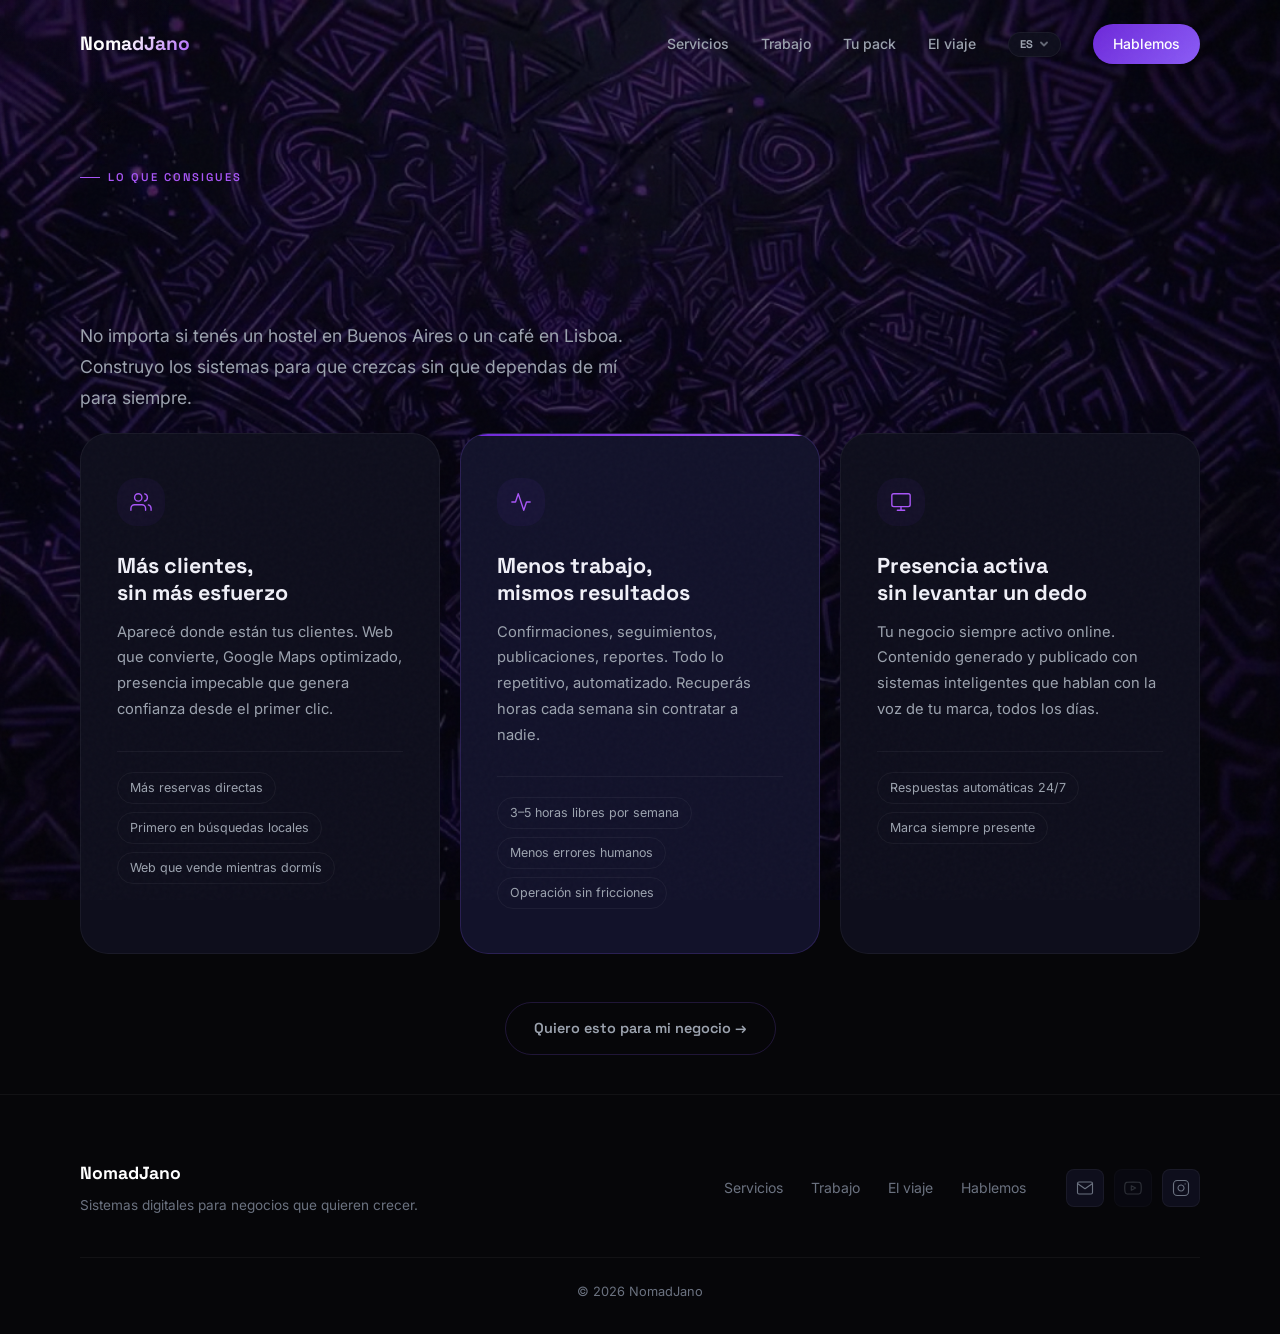
==== servicios.html @ 2db0f0ee "Add background video, split Servicios/El viaje into their own pages, add cursor-reactive rune field " ====
<!DOCTYPE html>
<html lang="es">
<head>
  <meta charset="UTF-8">
  <meta name="viewport" content="width=device-width, initial-scale=1.0">
  <meta name="description" content="NomadJano — Lo que consigues: más clientes, menos trabajo y presencia activa sin levantar un dedo.">
  <meta name="author" content="NomadJano">
  <meta name="robots" content="index, follow">
  <link rel="canonical" href="https://nomadjano.com/servicios.html">

  <meta property="og:type" content="website">
  <meta property="og:url" content="https://nomadjano.com/servicios.html">
  <meta property="og:title" content="Lo que consigues — NomadJano">
  <meta property="og:description" content="Más clientes, menos trabajo y presencia activa sin levantar un dedo.">
  <meta property="og:image" content="https://nomadjano.com/assets/og-image.svg">
  <meta property="og:site_name" content="NomadJano">
  <meta property="og:locale" content="es_AR">

  <title>Lo que consigues — NomadJano</title>

  <link rel="icon" type="image/svg+xml" href="./assets/favicon.svg">
  <link rel="preconnect" href="https://fonts.googleapis.com">
  <link rel="preconnect" href="https://fonts.gstatic.com" crossorigin>
  <link href="https://fonts.googleapis.com/css2?family=Space+Grotesk:wght@300;400;500;600;700&family=Inter:ital,wght@0,300;0,400;0,500;1,400&display=swap" rel="stylesheet">
  <link rel="stylesheet" href="./assets/css/styles.css">
</head>
<body>

  <!-- BACKGROUND VIDEO -->
  <video class="bg-video" autoplay muted loop playsinline poster="./assets/video/bg-pattern-poster.jpg" aria-hidden="true">
    <source src="./assets/video/bg-pattern.mp4" type="video/mp4">
  </video>
  <div class="bg-video-overlay" aria-hidden="true"></div>
  <canvas class="rune-field" id="runeField" aria-hidden="true"></canvas>

  <!-- PROGRESS BAR -->
  <div class="scroll-progress" id="scrollProgress" aria-hidden="true"></div>

  <!-- NAV -->
  <nav class="nav" id="nav">
    <div class="nav__container">
      <a href="index.html" class="nav__logo">NomadJano</a>
      <div class="nav__links">
        <a href="servicios.html" data-i18n="nav.services">Servicios</a>
        <a href="index.html#trabajo" data-i18n="nav.work">Trabajo</a>
        <a href="index.html#pack" data-i18n="nav.pack">Tu pack</a>
        <a href="viaje.html" target="_blank" rel="noopener noreferrer" data-i18n="nav.journey">El viaje</a>
        <div class="lang-dropdown" id="langSwitcher">
          <button class="lang-trigger" id="langTrigger" type="button" aria-haspopup="listbox" aria-expanded="false">
            <span class="lang-trigger__code" id="langCurrentCode">ES</span>
            <svg class="lang-trigger__arrow" width="10" height="10" viewBox="0 0 10 10" fill="none" stroke="currentColor" stroke-width="1.8" stroke-linecap="round" stroke-linejoin="round" aria-hidden="true">
              <polyline points="2 3.5 5 6.5 8 3.5"/>
            </svg>
          </button>
          <div class="lang-panel" role="listbox">
            <button class="lang-btn active" data-lang="es">ES</button>
            <button class="lang-btn" data-lang="en">EN</button>
            <button class="lang-btn" data-lang="pt">PT</button>
            <button class="lang-btn" data-lang="it">IT</button>
          </div>
        </div>
        <a href="index.html#contacto" class="nav__cta" data-i18n="nav.cta">Hablemos</a>
      </div>
      <button class="nav__menu-btn" id="menuBtn" aria-label="Abrir menú">
        <span></span><span></span><span></span>
      </button>
    </div>
  </nav>

  <!-- MOBILE MENU -->
  <div class="mobile-menu" id="mobileMenu" aria-hidden="true">
    <button class="mobile-menu__close" id="closeMenu" aria-label="Cerrar menú">✕</button>
    <a href="servicios.html" class="mobile-menu__link" data-i18n="nav.services">Servicios</a>
    <a href="index.html#trabajo" class="mobile-menu__link" data-i18n="nav.work">Trabajo</a>
    <a href="index.html#pack" class="mobile-menu__link" data-i18n="nav.pack">Tu pack</a>
    <a href="viaje.html" target="_blank" rel="noopener noreferrer" class="mobile-menu__link" data-i18n="nav.journey">El viaje</a>
    <div class="lang-switcher lang-switcher--mobile">
      <button class="lang-btn active" data-lang="es">ES</button>
      <button class="lang-btn" data-lang="en">EN</button>
      <button class="lang-btn" data-lang="pt">PT</button>
      <button class="lang-btn" data-lang="it">IT</button>
    </div>
    <a href="index.html#contacto" class="mobile-menu__link mobile-menu__cta" data-i18n="nav.cta">Hablemos →</a>
  </div>

  <!-- ======================================
       SERVICIOS
  ======================================= -->
  <section class="servicios" id="servicios" style="padding-top: clamp(120px, 15vw, 160px);">
    <div class="container">
      <div class="section-header">
        <span class="section-label reveal-up" data-i18n="s01.label">Lo que consigues</span>
        <h2 class="section-title reveal-clip">
          <span data-i18n="s01.title">Tu negocio en piloto automático.</span><br>
          <span class="gradient-text" data-i18n="s01.titleGradient">Sin tecnicismos.</span>
        </h2>
        <p class="section-subtitle reveal-up" data-i18n="s01.subtitle">
          No importa si tenés un hostel en Buenos Aires o un café en Lisboa.
          Construyo los sistemas para que crezcas sin que dependas de mí para siempre.
        </p>
      </div>

      <div class="servicios__grid">
        <div class="servicio-card">
          <div class="servicio-card__icon">
            <svg viewBox="0 0 24 24" fill="none" stroke="currentColor" stroke-width="1.5" stroke-linecap="round" stroke-linejoin="round">
              <path d="M17 21v-2a4 4 0 0 0-4-4H5a4 4 0 0 0-4 4v2"/>
              <circle cx="9" cy="7" r="4"/>
              <path d="M23 21v-2a4 4 0 0 0-3-3.87"/>
              <path d="M16 3.13a4 4 0 0 1 0 7.75"/>
            </svg>
          </div>
          <h3 class="servicio-card__title">
            <span data-i18n="srv01.title">Más clientes,</span><br>
            <span data-i18n="srv01.titleLine2">sin más esfuerzo</span>
          </h3>
          <p class="servicio-card__desc" data-i18n="srv01.desc">
            Aparecé donde están tus clientes. Web que convierte, Google Maps optimizado, presencia impecable que genera confianza desde el primer clic.
          </p>
          <ul class="servicio-card__tags">
            <li data-i18n="srv01.tag1">Más reservas directas</li>
            <li data-i18n="srv01.tag2">Primero en búsquedas locales</li>
            <li data-i18n="srv01.tag3">Web que vende mientras dormís</li>
          </ul>
        </div>

        <div class="servicio-card servicio-card--featured">
          <div class="servicio-card__icon">
            <svg viewBox="0 0 24 24" fill="none" stroke="currentColor" stroke-width="1.5" stroke-linecap="round" stroke-linejoin="round">
              <polyline points="22 12 18 12 15 21 9 3 6 12 2 12"/>
            </svg>
          </div>
          <h3 class="servicio-card__title">
            <span data-i18n="srv02.title">Menos trabajo,</span><br>
            <span data-i18n="srv02.titleLine2">mismos resultados</span>
          </h3>
          <p class="servicio-card__desc" data-i18n="srv02.desc">
            Confirmaciones, seguimientos, publicaciones, reportes. Todo lo repetitivo, automatizado. Recuperás horas cada semana sin contratar a nadie.
          </p>
          <ul class="servicio-card__tags">
            <li data-i18n="srv02.tag1">3–5 horas libres por semana</li>
            <li data-i18n="srv02.tag2">Menos errores humanos</li>
            <li data-i18n="srv02.tag3">Operación sin fricciones</li>
          </ul>
        </div>

        <div class="servicio-card">
          <div class="servicio-card__icon">
            <svg viewBox="0 0 24 24" fill="none" stroke="currentColor" stroke-width="1.5" stroke-linecap="round" stroke-linejoin="round">
              <rect x="2" y="3" width="20" height="14" rx="2" ry="2"/>
              <line x1="8" y1="21" x2="16" y2="21"/>
              <line x1="12" y1="17" x2="12" y2="21"/>
            </svg>
          </div>
          <h3 class="servicio-card__title">
            <span data-i18n="srv03.title">Presencia activa</span><br>
            <span data-i18n="srv03.titleLine2">sin levantar un dedo</span>
          </h3>
          <p class="servicio-card__desc" data-i18n="srv03.desc">
            Tu negocio siempre activo online. Contenido generado y publicado con sistemas inteligentes que hablan con la voz de tu marca, todos los días.
          </p>
          <ul class="servicio-card__tags">
            <li data-i18n="srv03.tag2">Respuestas automáticas 24/7</li>
            <li data-i18n="srv03.tag3">Marca siempre presente</li>
          </ul>
        </div>
      </div>

      <div class="servicios__cta reveal-up">
        <a href="index.html#contacto" class="btn btn--ghost" data-i18n="s01.cta">Quiero esto para mi negocio →</a>
      </div>
    </div>
  </section>

  <!-- ======================================
       FOOTER
  ======================================= -->
  <footer class="footer">
    <div class="container">
      <div class="footer__content">
        <div class="footer__brand">
          <a href="index.html" class="footer__logo">NomadJano</a>
          <p class="footer__tagline" data-i18n="footer.tagline">Sistemas digitales para negocios que quieren crecer.</p>
        </div>
        <nav class="footer__nav" aria-label="Footer navigation">
          <a href="servicios.html" data-i18n="nav.services">Servicios</a>
          <a href="index.html#trabajo" data-i18n="nav.work">Trabajo</a>
          <a href="viaje.html" target="_blank" rel="noopener noreferrer" data-i18n="nav.journey">El viaje</a>
          <a href="index.html#contacto" data-i18n="nav.cta">Hablemos</a>
        </nav>
        <div class="footer__social">
          <a href="mailto:nomadjano@gmail.com" aria-label="Email">
            <svg viewBox="0 0 24 24" fill="none" stroke="currentColor" stroke-width="1.5" stroke-linecap="round" stroke-linejoin="round" width="18" height="18">
              <path d="M4 4h16c1.1 0 2 .9 2 2v12c0 1.1-.9 2-2 2H4c-1.1 0-2-.9-2-2V6c0-1.1.9-2 2-2z"/>
              <polyline points="22,6 12,13 2,6"/>
            </svg>
          </a>
          <a href="https://youtube.com/@nomadjano" target="_blank" rel="noopener noreferrer" aria-label="YouTube (próximamente)" style="opacity:0.4;pointer-events:none;cursor:default;">
            <svg viewBox="0 0 24 24" fill="none" stroke="currentColor" stroke-width="1.5" stroke-linecap="round" stroke-linejoin="round" width="18" height="18">
              <path d="M22.54 6.42a2.78 2.78 0 0 0-1.95-1.97C18.88 4 12 4 12 4s-6.88 0-8.59.45A2.78 2.78 0 0 0 1.46 6.42 29 29 0 0 0 1 12a29 29 0 0 0 .46 5.58A2.78 2.78 0 0 0 3.41 19.6C5.12 20 12 20 12 20s6.88 0 8.59-.4a2.78 2.78 0 0 0 1.95-1.97A29 29 0 0 0 23 12a29 29 0 0 0-.46-5.58z"/>
              <polygon points="9.75 15.02 15.5 12 9.75 8.98 9.75 15.02"/>
            </svg>
          </a>
          <a href="https://instagram.com/nomadjano" target="_blank" rel="noopener noreferrer" aria-label="Instagram">
            <svg viewBox="0 0 24 24" fill="none" stroke="currentColor" stroke-width="1.5" stroke-linecap="round" stroke-linejoin="round" width="18" height="18">
              <rect x="2" y="2" width="20" height="20" rx="5" ry="5"/>
              <path d="M16 11.37A4 4 0 1 1 12.63 8 4 4 0 0 1 16 11.37z"/>
              <line x1="17.5" y1="6.5" x2="17.51" y2="6.5"/>
            </svg>
          </a>
        </div>
      </div>
      <div class="footer__bottom">
        <span data-i18n="footer.copyright">© 2026 NomadJano</span>
      </div>
    </div>
  </footer>

  <script src="./assets/js/i18n.js"></script>
  <script src="./assets/js/main.js"></script>
</body>
</html>
---- assets/css/styles.css ----
/* ================================================
   NOMADJANO — PREMIUM LANDING PAGE
   Dark · Violet · Cinematic
   ================================================ */

/* ------------------------------------------------
   VARIABLES
   ------------------------------------------------ */

:root {
  --bg-deep:         #060609;
  --bg-card:         #0e0e1c;
  --bg-card-hover:   #12122a;
  --bg-glass:        rgba(14, 14, 28, 0.75);

  --violet-900:      #3b0764;
  --violet-700:      #6d28d9;
  --violet-600:      #7c3aed;
  --violet-500:      #8b5cf6;
  --violet-400:      #a855f7;
  --violet-300:      #c084fc;
  --violet-glow:     rgba(124, 58, 237, 0.16);
  --violet-subtle:   rgba(124, 58, 237, 0.06);

  --text-primary:    #f0f0f8;
  --text-secondary:  #9ca3af;
  --text-muted:      #6b7280;

  --border:          rgba(139, 92, 246, 0.2);
  --border-subtle:   rgba(255, 255, 255, 0.05);

  --font-display:    'Space Grotesk', sans-serif;
  --font-body:       'Inter', sans-serif;

  --section-pad:     clamp(20px, 3vw, 40px);
  --container:       1200px;

  --ease-out-expo:   cubic-bezier(0.16, 1, 0.3, 1);
  --ease-in-out:     cubic-bezier(0.4, 0, 0.2, 1);

  --radius-sm:       8px;
  --radius-md:       14px;
  --radius-lg:       20px;
  --radius-xl:       28px;
  --radius-full:     9999px;
}

/* ------------------------------------------------
   RESET
   ------------------------------------------------ */

*, *::before, *::after {
  box-sizing: border-box;
  margin: 0;
  padding: 0;
}

html {
  scroll-behavior: smooth;
}

body {
  font-family: var(--font-body);
  background: var(--bg-deep);
  color: var(--text-primary);
  line-height: 1.6;
  overflow-x: hidden;
  -webkit-font-smoothing: antialiased;
  -moz-osx-font-smoothing: grayscale;
}

a { text-decoration: none; color: inherit; }
ul { list-style: none; }
img, svg { max-width: 100%; }
button { cursor: pointer; border: none; background: none; font-family: inherit; }

/* ------------------------------------------------
   BACKGROUND VIDEO
   ------------------------------------------------ */

.bg-video {
  position: fixed;
  inset: 0;
  width: 100%;
  height: 100%;
  object-fit: cover;
  z-index: -2;
  pointer-events: none;
}

.bg-video-overlay {
  position: fixed;
  inset: 0;
  z-index: -1;
  background: var(--bg-deep);
  opacity: 0.65;
  pointer-events: none;
}

/* ------------------------------------------------
   RUNE FIELD — cursor-reactive symbol swarm
   ------------------------------------------------ */

.rune-field {
  position: fixed;
  inset: 0;
  z-index: -1;
  pointer-events: none;
}

/* ------------------------------------------------
   NOISE TEXTURE OVERLAY
   ------------------------------------------------ */

body::before {
  content: '';
  position: fixed;
  inset: 0;
  background-image: url("data:image/svg+xml,%3Csvg viewBox='0 0 256 256' xmlns='http://www.w3.org/2000/svg'%3E%3Cfilter id='noise'%3E%3CfeTurbulence type='fractalNoise' baseFrequency='0.9' numOctaves='4' stitchTiles='stitch'/%3E%3C/filter%3E%3Crect width='100%25' height='100%25' filter='url(%23noise)' opacity='1'/%3E%3C/svg%3E");
  opacity: 0.025;
  pointer-events: none;
  z-index: 9999;
}

/* ------------------------------------------------
   UTILITIES
   ------------------------------------------------ */

.container {
  max-width: var(--container);
  margin: 0 auto;
  padding: 0 clamp(20px, 4vw, 40px);
}

.gradient-text {
  background: linear-gradient(135deg, var(--violet-500), var(--violet-300));
  -webkit-background-clip: text;
  -webkit-text-fill-color: transparent;
  background-clip: text;
}

.section-label {
  display: inline-flex;
  align-items: center;
  gap: 8px;
  font-family: var(--font-display);
  font-size: 0.7rem;
  font-weight: 600;
  letter-spacing: 0.18em;
  text-transform: uppercase;
  color: var(--violet-400);
  margin-bottom: 8px;
}

.section-label::before {
  content: '';
  width: 20px;
  height: 1px;
  background: var(--violet-400);
}

.section-title {
  font-family: var(--font-display);
  font-size: clamp(2rem, 4vw, 3.2rem);
  font-weight: 700;
  line-height: 1.12;
  letter-spacing: -0.02em;
  margin-bottom: 12px;
}

.section-subtitle {
  font-size: clamp(0.95rem, 1.5vw, 1.1rem);
  color: var(--text-secondary);
  line-height: 1.75;
  max-width: 560px;
}

.section-header {
  margin-bottom: clamp(12px, 1.5vw, 20px);
}

/* ------------------------------------------------
   BUTTONS
   ------------------------------------------------ */

.btn {
  display: inline-flex;
  align-items: center;
  gap: 8px;
  padding: 14px 28px;
  border-radius: var(--radius-full);
  font-family: var(--font-display);
  font-size: 0.9rem;
  font-weight: 600;
  transition: all 0.35s var(--ease-out-expo);
  white-space: nowrap;
}

.btn--primary {
  background: linear-gradient(135deg, var(--violet-700), var(--violet-500));
  color: #fff;
  box-shadow: 0 4px 20px rgba(0,0,0,0.45), 0 0 16px var(--violet-glow);
}

.btn--primary:hover {
  transform: translateY(-2px);
  box-shadow: 0 6px 28px rgba(0,0,0,0.5), 0 0 24px rgba(139, 92, 246, 0.25);
  filter: brightness(1.05);
}

.btn--ghost {
  border: 1px solid var(--border);
  color: var(--text-secondary);
  background: transparent;
}

.btn--ghost:hover {
  border-color: var(--violet-500);
  color: var(--text-primary);
  background: var(--violet-subtle);
}

.btn--disabled {
  opacity: 0.4;
  cursor: not-allowed;
  pointer-events: none;
}

/* ------------------------------------------------
   TAGS
   ------------------------------------------------ */

.tag {
  display: inline-flex;
  padding: 4px 10px;
  background: var(--violet-subtle);
  border: 1px solid var(--border);
  border-radius: var(--radius-full);
  font-size: 0.72rem;
  font-weight: 600;
  color: var(--violet-400);
  letter-spacing: 0.02em;
}

/* ------------------------------------------------
   SCROLL REVEAL ANIMATIONS
   ------------------------------------------------ */

.reveal-up {
  opacity: 0;
  transform: translateY(36px);
  transition: opacity 0.85s var(--ease-out-expo), transform 0.85s var(--ease-out-expo);
}

.reveal-up.is-visible {
  opacity: 1;
  transform: translateY(0);
}

.reveal-fade {
  opacity: 0;
  transform: translateY(18px) scale(0.985);
  transition: opacity 1.2s var(--ease-out-expo), transform 1.2s var(--ease-out-expo);
}

.reveal-fade.is-visible {
  opacity: 1;
  transform: translateY(0) scale(1);
}

/* Grid stagger delays */
.servicios__grid .servicio-card:nth-child(1) { transition-delay: 0s; }
.servicios__grid .servicio-card:nth-child(2) { transition-delay: 0.12s; }
.servicios__grid .servicio-card:nth-child(3) { transition-delay: 0.24s; }

.trabajo__grid .proyecto-card:nth-child(1) { transition-delay: 0s; }
.trabajo__grid .proyecto-card:nth-child(2) { transition-delay: 0.1s; }
.trabajo__grid .proyecto-card:nth-child(3) { transition-delay: 0.2s; }
.trabajo__grid .proyecto-card:nth-child(4) { transition-delay: 0.1s; }
.trabajo__grid .proyecto-card:nth-child(5) { transition-delay: 0.2s; }
.trabajo__grid .proyecto-card:nth-child(6) { transition-delay: 0.3s; }

/* ------------------------------------------------
   NAV
   ------------------------------------------------ */

.nav {
  position: fixed;
  top: 0;
  left: 0;
  right: 0;
  z-index: 100;
  padding: 24px 0;
  transition: padding 0.4s var(--ease-in-out), background 0.4s var(--ease-in-out);
}

.nav.scrolled {
  padding: 14px 0;
  background: var(--bg-glass);
  backdrop-filter: blur(24px);
  -webkit-backdrop-filter: blur(24px);
  border-bottom: 1px solid var(--border-subtle);
}

.nav__container {
  max-width: var(--container);
  margin: 0 auto;
  padding: 0 clamp(20px, 4vw, 40px);
  display: flex;
  align-items: center;
  justify-content: space-between;
}

.nav__logo {
  font-family: var(--font-display);
  font-size: 1.2rem;
  font-weight: 700;
  background: linear-gradient(135deg, #fff 40%, var(--violet-400));
  -webkit-background-clip: text;
  -webkit-text-fill-color: transparent;
  background-clip: text;
}

.nav__links {
  display: flex;
  align-items: center;
  gap: 32px;
}

.nav__links a {
  font-size: 0.875rem;
  font-weight: 500;
  color: var(--text-secondary);
  transition: color 0.2s ease;
  position: relative;
}

.nav__links a:not(.nav__cta):hover { color: var(--text-primary); }

.nav__links a:not(.nav__cta)::after {
  content: '';
  position: absolute;
  bottom: -4px;
  left: 0;
  right: 0;
  height: 1px;
  background: var(--violet-500);
  transform: scaleX(0);
  transition: transform 0.25s var(--ease-out-expo);
}

.nav__links a:not(.nav__cta):hover::after { transform: scaleX(1); }

.nav__cta {
  padding: 9px 20px;
  background: linear-gradient(135deg, var(--violet-700), var(--violet-500));
  border-radius: var(--radius-full);
  color: #fff !important;
  font-size: 0.85rem;
  font-weight: 600;
  box-shadow: 0 2px 12px rgba(0,0,0,0.4);
  transition: all 0.3s var(--ease-out-expo) !important;
}

.nav__cta:hover {
  transform: translateY(-1px) !important;
  box-shadow: 0 4px 18px rgba(0,0,0,0.45), 0 0 16px rgba(139, 92, 246, 0.25) !important;
  filter: brightness(1.05);
}

.nav__cta::after { display: none !important; }

.nav__menu-btn {
  display: none;
  flex-direction: column;
  justify-content: center;
  gap: 5px;
  width: 36px;
  height: 36px;
  padding: 6px;
}

.nav__menu-btn span {
  display: block;
  width: 100%;
  height: 1.5px;
  background: var(--text-primary);
  border-radius: 2px;
  transition: all 0.3s ease;
  transform-origin: center;
}

.nav__menu-btn.open span:nth-child(1) { transform: translateY(6.5px) rotate(45deg); }
.nav__menu-btn.open span:nth-child(2) { opacity: 0; transform: scaleX(0); }
.nav__menu-btn.open span:nth-child(3) { transform: translateY(-6.5px) rotate(-45deg); }

/* ------------------------------------------------
   MOBILE MENU
   ------------------------------------------------ */

.mobile-menu {
  position: fixed;
  inset: 0;
  background: var(--bg-deep);
  z-index: 99;
  display: flex;
  flex-direction: column;
  align-items: center;
  justify-content: center;
  gap: 28px;
  opacity: 0;
  pointer-events: none;
  transition: opacity 0.35s ease;
}

.mobile-menu.open {
  opacity: 1;
  pointer-events: all;
}

.mobile-menu__close {
  position: absolute;
  top: 24px;
  right: 28px;
  font-size: 1.5rem;
  color: var(--text-muted);
  transition: color 0.2s ease;
}

.mobile-menu__close:hover { color: var(--text-primary); }

.mobile-menu__link {
  font-family: var(--font-display);
  font-size: clamp(1.75rem, 7vw, 2.5rem);
  font-weight: 700;
  color: var(--text-secondary);
  transition: color 0.2s ease;
}

.mobile-menu__link:hover { color: var(--text-primary); }

.mobile-menu__cta {
  margin-top: 8px;
  padding: 16px 40px;
  background: linear-gradient(135deg, var(--violet-600), var(--violet-400));
  border-radius: var(--radius-full);
  color: #fff !important;
  font-size: 1.1rem;
  box-shadow: 0 0 40px var(--violet-glow);
}

/* ------------------------------------------------
   HERO
   ------------------------------------------------ */

.hero {
  position: relative;
  min-height: 100svh;
  display: flex;
  align-items: center;
  justify-content: center;
  padding: clamp(100px, 15vw, 140px) clamp(20px, 4vw, 40px) 80px;
  overflow: hidden;
}

/* Background */
.hero__bg {
  position: absolute;
  inset: 0;
  overflow: hidden;
}

.hero__orb {
  position: absolute;
  border-radius: 50%;
  filter: blur(130px);
  will-change: transform;
}

.hero__orb--1 {
  width: clamp(400px, 60vw, 700px);
  height: clamp(400px, 60vw, 700px);
  background: radial-gradient(circle, rgba(76, 29, 149, 0.4), transparent 65%);
  top: -20%;
  right: -10%;
  animation: orb-drift-1 18s ease-in-out infinite;
}

.hero__orb--2 {
  width: clamp(300px, 40vw, 500px);
  height: clamp(300px, 40vw, 500px);
  background: radial-gradient(circle, rgba(109, 40, 217, 0.25), transparent 65%);
  bottom: -10%;
  left: -8%;
  animation: orb-drift-2 20s ease-in-out infinite;
}

@keyframes orb-drift-1 {
  0%, 100% { transform: translate(0, 0) scale(1); }
  40%       { transform: translate(-40px, 60px) scale(1.06); }
  70%       { transform: translate(30px, -30px) scale(0.96); }
}

@keyframes orb-drift-2 {
  0%, 100% { transform: translate(0, 0) scale(1); }
  35%       { transform: translate(50px, -50px) scale(1.04); }
  65%       { transform: translate(-30px, 30px) scale(0.97); }
}

.hero__grid {
  position: absolute;
  inset: 0;
  background-image:
    linear-gradient(rgba(139, 92, 246, 0.025) 1px, transparent 1px),
    linear-gradient(90deg, rgba(139, 92, 246, 0.025) 1px, transparent 1px);
  background-size: 56px 56px;
  mask-image: radial-gradient(ellipse 80% 60% at 50% 50%, black 40%, transparent 100%);
  -webkit-mask-image: radial-gradient(ellipse 80% 60% at 50% 50%, black 40%, transparent 100%);
}

/* Content */
.hero__content {
  position: relative;
  z-index: 1;
  max-width: var(--container);
  width: 100%;
  display: grid;
  grid-template-columns: 1.15fr 0.85fr;
  align-items: center;
  gap: clamp(40px, 6vw, 90px);
  text-align: left;
}

.hero__text {
  display: flex;
  flex-direction: column;
  align-items: flex-start;
  gap: 26px;
}

/* Badge */
.hero__badge {
  display: inline-flex;
  align-items: center;
  gap: 10px;
  padding: 8px 18px;
  background: var(--bg-glass);
  border: 1px solid var(--border);
  border-radius: var(--radius-full);
  backdrop-filter: blur(16px);
  font-size: 0.8rem;
  font-weight: 500;
  color: var(--text-secondary);
  animation: hero-enter 0.9s var(--ease-out-expo) 0.15s both;
}

.hero__badge-dot {
  width: 7px;
  height: 7px;
  border-radius: 50%;
  background: #22c55e;
  box-shadow: 0 0 10px #22c55e80;
  animation: badge-pulse 2.5s ease-in-out infinite;
}

@keyframes badge-pulse {
  0%, 100% { box-shadow: 0 0 10px #22c55e80; }
  50%       { box-shadow: 0 0 20px #22c55ecc; }
}

/* Title */
.hero__title {
  font-family: var(--font-display);
  font-size: clamp(2.6rem, 7vw, 5.5rem);
  font-weight: 700;
  line-height: 1.08;
  letter-spacing: -0.025em;
  animation: hero-enter 0.9s var(--ease-out-expo) 0.3s both;
}

.hero__title-gradient {
  background: linear-gradient(135deg, var(--violet-400), var(--violet-300));
  -webkit-background-clip: text;
  -webkit-text-fill-color: transparent;
  background-clip: text;
}

/* Subtitle */
.hero__subtitle {
  font-size: clamp(1rem, 2vw, 1.2rem);
  color: var(--text-secondary);
  line-height: 1.75;
  max-width: 520px;
  animation: hero-enter 0.9s var(--ease-out-expo) 0.45s both;
}

/* Actions */
.hero__actions {
  display: flex;
  gap: 14px;
  flex-wrap: wrap;
  justify-content: flex-start;
  animation: hero-enter 0.9s var(--ease-out-expo) 0.6s both;
}

/* Visual panel */
.hero__visual {
  position: relative;
  animation: hero-enter 1s var(--ease-out-expo) 0.5s both;
}

.hero__panel {
  background: var(--bg-glass);
  border: 1px solid var(--border);
  border-radius: var(--radius-xl);
  padding: clamp(24px, 3vw, 32px);
  backdrop-filter: blur(20px);
  -webkit-backdrop-filter: blur(20px);
  box-shadow: 0 30px 70px rgba(0, 0, 0, 0.45);
}

.hero__panel-header {
  display: flex;
  align-items: center;
  gap: 10px;
  font-size: 0.78rem;
  font-weight: 600;
  letter-spacing: 0.03em;
  color: var(--text-secondary);
  padding-bottom: 18px;
  margin-bottom: 20px;
  border-bottom: 1px solid var(--border-subtle);
}

.hero__panel-dot {
  width: 7px;
  height: 7px;
  border-radius: 50%;
  background: #22c55e;
  box-shadow: 0 0 10px #22c55e80;
  animation: badge-pulse 2.5s ease-in-out infinite;
}

.hero__panel-stats {
  display: flex;
  flex-direction: column;
  gap: 16px;
  margin-bottom: 22px;
}

.hero__panel-stat {
  display: flex;
  align-items: baseline;
  justify-content: space-between;
  gap: 16px;
}

.hero__panel-stat strong {
  font-family: var(--font-display);
  font-size: 1.35rem;
  font-weight: 700;
  color: var(--text-primary);
  white-space: nowrap;
}

.hero__panel-stat span {
  font-size: 0.82rem;
  color: var(--text-muted);
  text-align: right;
}

.hero__panel-footer {
  padding-top: 18px;
  border-top: 1px solid var(--border-subtle);
}

.hero__panel-footer > span {
  display: block;
  font-size: 0.68rem;
  font-weight: 600;
  text-transform: uppercase;
  letter-spacing: 0.1em;
  color: var(--text-muted);
  margin-bottom: 10px;
}

.hero__panel-clients {
  display: flex;
  flex-wrap: wrap;
  gap: 8px;
}

.hero__panel-clients span {
  font-size: 0.74rem;
  color: var(--text-secondary);
  padding: 4px 10px;
  border: 1px solid var(--border-subtle);
  border-radius: var(--radius-full);
}

@keyframes hero-enter {
  from { opacity: 0; transform: translateY(32px); }
  to   { opacity: 1; transform: translateY(0); }
}

/* Scroll indicator */
.hero__scroll-indicator {
  position: absolute;
  bottom: 28px;
  left: 50%;
  transform: translateX(-50%);
  display: flex;
  flex-direction: column;
  align-items: center;
  gap: 8px;
  color: var(--text-muted);
  font-size: 0.65rem;
  letter-spacing: 0.2em;
  text-transform: uppercase;
  animation: scroll-hint 2.4s ease-in-out infinite;
}

.hero__scroll-line {
  width: 1px;
  height: 44px;
  background: linear-gradient(to bottom, var(--violet-600), transparent);
}

@keyframes scroll-hint {
  0%, 100% { opacity: 0.4; transform: translateX(-50%) translateY(0); }
  50%       { opacity: 0.9; transform: translateX(-50%) translateY(8px); }
}

/* ------------------------------------------------
   MANIFIESTO
   ------------------------------------------------ */

.manifiesto {
  padding: clamp(48px, 8vw, 80px) 0;
  position: relative;
}

.manifiesto::before {
  content: '';
  position: absolute;
  inset: 0;
  background: linear-gradient(90deg,
    transparent,
    rgba(109, 40, 217, 0.05) 30%,
    rgba(139, 92, 246, 0.06) 50%,
    rgba(109, 40, 217, 0.05) 70%,
    transparent
  );
}

.manifiesto > .container {
  position: relative;
  text-align: center;
}

.manifiesto__text {
  font-family: var(--font-display);
  font-size: clamp(1.4rem, 3.5vw, 2.6rem);
  font-weight: 600;
  line-height: 1.45;
  color: var(--text-primary);
  margin-bottom: 20px;
}

.manifiesto__text em {
  font-style: normal;
  background: linear-gradient(135deg, var(--violet-500), var(--violet-300));
  -webkit-background-clip: text;
  -webkit-text-fill-color: transparent;
  background-clip: text;
}

.manifiesto__author {
  display: block;
  font-size: 0.875rem;
  color: var(--text-muted);
  font-style: italic;
}

/* ------------------------------------------------
   SERVICIOS
   ------------------------------------------------ */

.servicios {
  padding: var(--section-pad) 0;
}

.servicios__grid {
  display: grid;
  grid-template-columns: repeat(3, 1fr);
  gap: 20px;
}

.servicios__cta {
  display: flex;
  justify-content: center;
  margin-top: clamp(32px, 5vw, 48px);
}

.servicio-card {
  position: relative;
  padding: clamp(28px, 4vw, 44px) clamp(24px, 3vw, 36px);
  background: var(--bg-card);
  border: 1px solid var(--border-subtle);
  border-radius: var(--radius-xl);
  transition: all 0.4s var(--ease-out-expo);
  overflow: hidden;

  /* Grid stagger animation */
  opacity: 0;
  transform: translateY(40px);
}

.servicio-card.is-visible {
  opacity: 1;
  transform: translateY(0);
}

.servicio-card::before {
  content: '';
  position: absolute;
  inset: 0;
  background: linear-gradient(135deg, var(--violet-subtle), transparent 60%);
  opacity: 0;
  transition: opacity 0.4s ease;
}

.servicio-card:hover {
  border-color: var(--border);
  transform: translateY(-6px) !important;
  box-shadow: 0 24px 64px rgba(109, 40, 217, 0.18);
}

.servicio-card:hover::before { opacity: 1; }

.servicio-card--featured {
  border-color: var(--border);
  background: var(--bg-card-hover);
}

.servicio-card--featured::after {
  content: '';
  position: absolute;
  top: 0;
  left: 0;
  right: 0;
  height: 2px;
  background: linear-gradient(90deg, var(--violet-700), var(--violet-400));
}

.servicio-card__icon {
  position: relative;
  width: 48px;
  height: 48px;
  display: flex;
  align-items: center;
  justify-content: center;
  background: var(--violet-subtle);
  border-radius: var(--radius-lg);
  color: var(--violet-400);
  margin-bottom: 26px;
  transition: all 0.3s ease;
}

.servicio-card:hover .servicio-card__icon {
  background: rgba(124, 58, 237, 0.15);
  color: var(--violet-300);
}

.servicio-card__icon svg {
  width: 22px;
  height: 22px;
}

.servicio-card__title {
  font-family: var(--font-display);
  font-size: clamp(1.1rem, 2vw, 1.35rem);
  font-weight: 700;
  line-height: 1.25;
  margin-bottom: 14px;
}

.servicio-card__desc {
  font-size: 0.92rem;
  color: var(--text-secondary);
  line-height: 1.75;
  margin-bottom: 28px;
}

.servicio-card__tags {
  display: flex;
  flex-wrap: wrap;
  gap: 8px;
  border-top: 1px solid var(--border-subtle);
  padding-top: 20px;
}

.servicio-card__tags li {
  font-size: 0.78rem;
  color: var(--text-secondary);
  padding: 5px 12px;
  border: 1px solid var(--border-subtle);
  border-radius: var(--radius-full);
  transition: border-color 0.3s ease, color 0.3s ease;
}

.servicio-card:hover .servicio-card__tags li {
  border-color: var(--border);
  color: var(--text-primary);
}

/* ------------------------------------------------
   TRABAJO / PORTFOLIO
   ------------------------------------------------ */

.trabajo {
  padding: var(--section-pad) 0;
}

.trabajo__grid {
  display: grid;
  grid-template-columns: repeat(2, 1fr);
  gap: 22px;
}

.proyecto-card {
  background: var(--bg-card);
  border: 1px solid var(--border-subtle);
  border-radius: var(--radius-lg);
  overflow: hidden;
  transition: all 0.4s var(--ease-out-expo);

  opacity: 0;
  transform: translateY(32px);
}

.proyecto-card.is-visible {
  opacity: 1;
  transform: translateY(0);
}

.proyecto-card:hover {
  border-color: var(--border);
  transform: translateY(-5px) !important;
  box-shadow: 0 20px 48px rgba(0, 0, 0, 0.35);
}

.proyecto-card--large {
  grid-column: span 2;
}

.proyecto-card__visual {
  aspect-ratio: 16 / 9;
  background: linear-gradient(135deg, #0c0c20, #0f0f28);
  border-bottom: 1px solid var(--border-subtle);
  display: flex;
  align-items: center;
  justify-content: center;
  position: relative;
  overflow: hidden;
  transition: background 0.4s ease;
}

.proyecto-card--large .proyecto-card__visual {
  aspect-ratio: 21 / 9;
}

.proyecto-card__visual::before {
  content: '';
  position: absolute;
  inset: 0;
  background: radial-gradient(circle at 50% 40%, var(--violet-subtle), transparent 70%);
  opacity: 0;
  transition: opacity 0.4s ease;
}

.proyecto-card:hover .proyecto-card__visual::before { opacity: 1; }

.proyecto-card__placeholder-inner {
  position: relative;
  z-index: 1;
  display: flex;
  flex-direction: column;
  align-items: center;
  gap: 10px;
  color: var(--text-muted);
  transition: color 0.3s ease;
}

.proyecto-card:hover .proyecto-card__placeholder-inner { color: var(--violet-400); }

.proyecto-card__placeholder-inner svg {
  width: 32px;
  height: 32px;
}

.proyecto-card__placeholder-inner span {
  font-size: 0.7rem;
  font-weight: 600;
  letter-spacing: 0.14em;
  text-transform: uppercase;
}

.proyecto-card__content {
  padding: 22px 24px 24px;
}

.proyecto-card__tags {
  display: flex;
  gap: 6px;
  margin-bottom: 10px;
  flex-wrap: wrap;
}

.proyecto-card__title {
  font-family: var(--font-display);
  font-size: 1rem;
  font-weight: 600;
  margin-bottom: 6px;
  line-height: 1.35;
}

.proyecto-card__desc {
  font-size: 0.85rem;
  color: var(--text-muted);
  line-height: 1.65;
}

.proyecto-card--coming {
  opacity: 0.5 !important;
  filter: saturate(0.5);
}

.proyecto-card--coming:hover {
  opacity: 0.65 !important;
}

/* Live project cards */
.proyecto-card--live {
  display: block;
  cursor: pointer;
}

.proyecto-card--live:hover {
  border-color: var(--violet-600) !important;
}

.proyecto-card__visual {
  position: relative;
}

/* Screenshot preview */
.proyecto-card__visual--screenshot {
  background: #0a0a14;
  overflow: hidden;
}

.proyecto-card__skeleton {
  position: absolute;
  inset: 0;
  background: linear-gradient(
    90deg,
    var(--bg-card) 25%,
    rgba(139, 92, 246, 0.06) 50%,
    var(--bg-card) 75%
  );
  background-size: 200% 100%;
  animation: skeleton-shimmer 1.8s ease-in-out infinite;
}

@keyframes skeleton-shimmer {
  0%   { background-position: 200% 0; }
  100% { background-position: -200% 0; }
}

.proyecto-card__screenshot {
  position: absolute;
  inset: 0;
  width: 100%;
  height: 100%;
  object-fit: cover;
  object-position: top center;
  transition: transform 0.5s var(--ease-out-expo), opacity 0.4s ease;
  opacity: 0;
}

.proyecto-card__screenshot.loaded {
  opacity: 1;
}

.proyecto-card--live:hover .proyecto-card__screenshot {
  transform: scale(1.04);
}

/* Hide skeleton once image loads */
.proyecto-card__screenshot.loaded + .proyecto-card__skeleton,
.proyecto-card__visual--screenshot:has(.proyecto-card__screenshot.loaded) .proyecto-card__skeleton {
  opacity: 0;
}

.proyecto-card__live-badge {
  position: absolute;
  top: 12px;
  right: 12px;
  display: inline-flex;
  align-items: center;
  gap: 6px;
  padding: 4px 10px;
  background: rgba(6, 6, 9, 0.85);
  border: 1px solid rgba(34, 197, 94, 0.3);
  border-radius: var(--radius-full);
  font-size: 0.65rem;
  font-weight: 700;
  letter-spacing: 0.08em;
  color: #4ade80;
  backdrop-filter: blur(8px);
  z-index: 2;
}

.proyecto-card__live-dot {
  width: 5px;
  height: 5px;
  border-radius: 50%;
  background: #22c55e;
  box-shadow: 0 0 6px #22c55e;
  animation: badge-pulse 2s ease-in-out infinite;
}

/* ------------------------------------------------
   VIAJE
   ------------------------------------------------ */

.viaje {
  padding: var(--section-pad) 0;
  position: relative;
  overflow: hidden;
}

.viaje__bg {
  position: absolute;
  inset: 0;
  overflow: hidden;
  pointer-events: none;
}

.viaje__orb {
  position: absolute;
  width: clamp(300px, 50vw, 600px);
  height: clamp(300px, 50vw, 600px);
  border-radius: 50%;
  background: radial-gradient(circle, rgba(109, 40, 217, 0.12), transparent 65%);
  right: -10%;
  top: 50%;
  transform: translateY(-50%);
  filter: blur(80px);
}

.viaje__content {
  position: relative;
  z-index: 1;
  display: grid;
  grid-template-columns: 1fr 1fr;
  gap: clamp(48px, 8vw, 100px);
  align-items: start;
}

.viaje__desc {
  font-size: clamp(0.95rem, 1.5vw, 1.05rem);
  color: var(--text-secondary);
  line-height: 1.85;
  margin-bottom: 18px;
}

.viaje__desc--trust {
  border-left: 2px solid var(--violet-500);
  padding-left: 14px;
  color: var(--text-primary);
  opacity: 0.85;
}

.viaje__actions {
  display: flex;
  align-items: center;
  gap: 20px;
  flex-wrap: wrap;
  margin-top: 8px;
}

.viaje__badge {
  display: inline-flex;
  align-items: center;
  gap: 8px;
  font-size: 0.8rem;
  color: var(--text-muted);
}

.viaje__badge-dot {
  width: 6px;
  height: 6px;
  border-radius: 50%;
  background: var(--violet-500);
  opacity: 0.7;
}

.viaje__visual {
  display: flex;
  flex-direction: column;
  gap: 20px;
}

.viaje__card {
  width: 100%;
  aspect-ratio: 16 / 9;
  background: var(--bg-card);
  border: 1px solid var(--border);
  border-radius: var(--radius-xl);
  overflow: hidden;
  position: relative;
  box-shadow: 0 24px 64px rgba(0,0,0,0.4);
}

.viaje__card::before {
  content: '';
  position: absolute;
  inset: 0;
  background: linear-gradient(135deg, var(--violet-subtle), transparent 60%);
}

.viaje__card-inner {
  position: relative;
  height: 100%;
  display: flex;
  flex-direction: column;
  align-items: center;
  justify-content: center;
  gap: 12px;
  color: var(--text-muted);
}

.viaje__card-inner svg { width: 36px; height: 36px; }
.viaje__card-inner span { font-family: var(--font-display); font-size: 0.9rem; font-weight: 600; }
.viaje__card-inner small { font-size: 0.7rem; opacity: 0.55; letter-spacing: 0.12em; }

.viaje__stats {
  display: grid;
  grid-template-columns: repeat(3, 1fr);
  gap: 1px;
  background: var(--border-subtle);
  border: 1px solid var(--border-subtle);
  border-radius: var(--radius-md);
  overflow: hidden;
}

.viaje__stat {
  display: flex;
  flex-direction: column;
  gap: 2px;
  padding: 16px 20px;
  background: var(--bg-card);
  text-align: center;
}

.viaje__stat strong {
  font-family: var(--font-display);
  font-size: 0.85rem;
  font-weight: 600;
  color: var(--text-primary);
}

.viaje__stat span {
  font-size: 0.72rem;
  color: var(--text-muted);
}

/* ------------------------------------------------
   CONTACTO
   ------------------------------------------------ */

.contacto {
  padding: var(--section-pad) 0;
  position: relative;
}

.contacto::before {
  content: '';
  position: absolute;
  width: 600px;
  height: 600px;
  border-radius: 50%;
  background: radial-gradient(circle, rgba(109, 40, 217, 0.08), transparent 70%);
  left: 50%;
  top: 50%;
  transform: translate(-50%, -50%);
  filter: blur(60px);
  pointer-events: none;
}

.contacto__inner {
  position: relative;
  max-width: 680px;
  margin: 0 auto;
  text-align: center;
}

.contacto__title {
  font-family: var(--font-display);
  font-size: clamp(2rem, 4vw, 3rem);
  font-weight: 700;
  line-height: 1.15;
  letter-spacing: -0.02em;
  margin-bottom: 20px;
}

.contacto__desc {
  font-size: clamp(0.95rem, 1.5vw, 1.05rem);
  color: var(--text-secondary);
  line-height: 1.75;
  margin-bottom: 48px;
}

.contacto__options {
  display: flex;
  gap: 14px;
  justify-content: center;
  flex-wrap: wrap;
  margin-bottom: 28px;
}

.contacto-option {
  display: flex;
  align-items: center;
  gap: 16px;
  padding: 18px 24px;
  background: var(--bg-card);
  border: 1px solid var(--border-subtle);
  border-radius: var(--radius-lg);
  min-width: 280px;
  transition: all 0.35s var(--ease-out-expo);
  text-align: left;
}

.contacto-option:hover {
  border-color: var(--violet-600);
  background: var(--bg-card-hover);
  transform: translateY(-3px);
  box-shadow: 0 12px 36px rgba(109, 40, 217, 0.2);
}

.contacto-option__icon {
  width: 44px;
  height: 44px;
  display: flex;
  align-items: center;
  justify-content: center;
  background: var(--violet-subtle);
  border: 1px solid var(--border);
  border-radius: var(--radius-md);
  color: var(--violet-400);
  flex-shrink: 0;
  transition: all 0.3s ease;
}

.contacto-option:hover .contacto-option__icon {
  background: rgba(124, 58, 237, 0.15);
  border-color: var(--violet-500);
  color: var(--violet-300);
}

.contacto-option__text {
  display: flex;
  flex-direction: column;
  gap: 3px;
  flex: 1;
}

.contacto-option__label {
  font-size: 0.7rem;
  color: var(--text-muted);
  text-transform: uppercase;
  letter-spacing: 0.12em;
}

.contacto-option__value {
  font-family: var(--font-display);
  font-size: 0.9rem;
  font-weight: 600;
  color: var(--text-primary);
}

.contacto-option__arrow {
  color: var(--text-muted);
  font-size: 1rem;
  transition: transform 0.25s ease, color 0.25s ease;
}

.contacto-option:hover .contacto-option__arrow {
  transform: translateX(4px);
  color: var(--violet-400);
}

.contacto__micro {
  font-size: 0.82rem;
  color: var(--text-muted);
  font-style: italic;
}

/* Calendly primary CTA */
.contacto-calendly {
  display: flex;
  align-items: center;
  gap: 20px;
  padding: 22px 28px;
  background: linear-gradient(135deg, rgba(109, 40, 217, 0.12), rgba(168, 85, 247, 0.08));
  border: 1px solid var(--border);
  border-radius: var(--radius-lg);
  width: 100%;
  max-width: 480px;
  margin: 0 auto 24px;
  transition: all 0.35s var(--ease-out-expo);
  position: relative;
  overflow: hidden;
}

.contacto-calendly::before {
  content: '';
  position: absolute;
  top: 0;
  left: 0;
  right: 0;
  height: 2px;
  background: linear-gradient(90deg, var(--violet-700), var(--violet-400));
}

.contacto-calendly:hover {
  border-color: var(--violet-500);
  background: linear-gradient(135deg, rgba(109, 40, 217, 0.2), rgba(168, 85, 247, 0.12));
  transform: translateY(-3px);
  box-shadow: 0 16px 48px rgba(109, 40, 217, 0.28);
}

.contacto-calendly__icon {
  width: 52px;
  height: 52px;
  display: flex;
  align-items: center;
  justify-content: center;
  background: linear-gradient(135deg, var(--violet-600), var(--violet-400));
  border-radius: var(--radius-md);
  color: #fff;
  flex-shrink: 0;
  box-shadow: 0 0 20px var(--violet-glow);
}

.contacto-calendly__icon svg {
  width: 22px;
  height: 22px;
}

.contacto-calendly__text {
  display: flex;
  flex-direction: column;
  gap: 4px;
  flex: 1;
  text-align: left;
}

.contacto-calendly__label {
  font-size: 0.72rem;
  color: var(--violet-400);
  text-transform: uppercase;
  letter-spacing: 0.1em;
  font-weight: 600;
}

.contacto-calendly__value {
  font-family: var(--font-display);
  font-size: 1.05rem;
  font-weight: 700;
  color: var(--text-primary);
}

/* "o si preferís escribir primero" separator */
.contacto__alt {
  font-size: 0.8rem;
  color: var(--text-muted);
  margin-bottom: 16px;
  position: relative;
}

.contacto__alt::before,
.contacto__alt::after {
  content: '';
  position: absolute;
  top: 50%;
  width: 60px;
  height: 1px;
  background: var(--border-subtle);
}

.contacto__alt::before { right: calc(50% + 120px); }
.contacto__alt::after  { left:  calc(50% + 120px); }

/* ------------------------------------------------
   FOOTER
   ------------------------------------------------ */

.footer {
  border-top: 1px solid var(--border-subtle);
  padding: clamp(48px, 6vw, 64px) 0 32px;
}

.footer__content {
  display: grid;
  grid-template-columns: 1fr auto auto;
  align-items: center;
  gap: 40px;
  margin-bottom: 40px;
}

.footer__logo {
  font-family: var(--font-display);
  font-size: 1.1rem;
  font-weight: 700;
  background: linear-gradient(135deg, #fff 40%, var(--violet-400));
  -webkit-background-clip: text;
  -webkit-text-fill-color: transparent;
  background-clip: text;
  display: block;
  margin-bottom: 8px;
}

.footer__tagline {
  font-size: 0.85rem;
  color: var(--text-muted);
}

.footer__nav {
  display: flex;
  gap: 28px;
}

.footer__nav a {
  font-size: 0.875rem;
  color: var(--text-muted);
  transition: color 0.2s ease;
}

.footer__nav a:hover { color: var(--text-primary); }

.footer__social {
  display: flex;
  gap: 10px;
}

.footer__social a {
  width: 38px;
  height: 38px;
  display: flex;
  align-items: center;
  justify-content: center;
  background: var(--bg-card);
  border: 1px solid var(--border-subtle);
  border-radius: var(--radius-sm);
  color: var(--text-muted);
  transition: all 0.25s ease;
}

.footer__social a:hover {
  border-color: var(--violet-600);
  color: var(--violet-400);
  background: var(--violet-subtle);
  transform: translateY(-2px);
}

.footer__bottom {
  border-top: 1px solid var(--border-subtle);
  padding-top: 24px;
  display: flex;
  align-items: center;
  justify-content: center;
  gap: 12px;
  font-size: 0.8rem;
  color: var(--text-muted);
}

.footer__separator { opacity: 0.4; }

/* ------------------------------------------------
   CURSOR GLOW (DESKTOP)
   ------------------------------------------------ */

.cursor-glow {
  position: fixed;
  width: 360px;
  height: 360px;
  border-radius: 50%;
  background: radial-gradient(circle, rgba(124, 58, 237, 0.055), transparent 70%);
  pointer-events: none;
  z-index: 1;
  transform: translate(-50%, -50%);
  transition: opacity 0.4s ease;
  mix-blend-mode: screen;
  will-change: left, top;
}

/* ------------------------------------------------
   RESPONSIVE — TABLET (≤ 1024px)
   ------------------------------------------------ */

@media (max-width: 1024px) {
  .hero__content {
    grid-template-columns: 1fr;
    text-align: center;
    gap: 48px;
  }

  .hero__text {
    align-items: center;
  }

  .hero__visual {
    max-width: 440px;
    margin: 0 auto;
    width: 100%;
  }

  .servicios__grid {
    grid-template-columns: 1fr;
    max-width: 560px;
    margin: 0 auto;
  }

  .servicios__grid .servicio-card:nth-child(1) { transition-delay: 0s; }
  .servicios__grid .servicio-card:nth-child(2) { transition-delay: 0.1s; }
  .servicios__grid .servicio-card:nth-child(3) { transition-delay: 0.2s; }

  .trabajo__grid {
    grid-template-columns: repeat(2, 1fr);
  }

  .proyecto-card--large {
    grid-column: span 2;
  }

  .viaje__content {
    grid-template-columns: 1fr;
    gap: 48px;
  }

  .viaje__visual {
    max-width: 480px;
    margin: 0 auto;
    width: 100%;
  }

  .footer__content {
    grid-template-columns: 1fr 1fr;
    grid-template-rows: auto auto;
  }

  .footer__brand {
    grid-column: 1 / -1;
  }
}

/* ------------------------------------------------
   RESPONSIVE — MOBILE (≤ 768px)
   ------------------------------------------------ */

@media (max-width: 768px) {
  .nav__links { display: none; }
  .nav__menu-btn { display: flex; }

  .hero__actions {
    flex-direction: column;
    align-items: center;
  }

  .trabajo__grid {
    grid-template-columns: 1fr;
  }

  .proyecto-card--large {
    grid-column: span 1;
  }

  .proyecto-card--large .proyecto-card__visual {
    aspect-ratio: 16 / 9;
  }

  .contacto__options {
    flex-direction: column;
    align-items: center;
  }

  .contacto-option {
    width: 100%;
    max-width: 380px;
  }

  .footer__content {
    grid-template-columns: 1fr;
    gap: 28px;
  }

  .footer__nav {
    display: grid;
    grid-template-columns: repeat(2, 1fr);
    gap: 12px;
  }

  .footer__social { justify-content: flex-start; }

  .footer__bottom {
    flex-direction: column;
    gap: 4px;
    text-align: center;
  }

  .footer__separator { display: none; }
}

@media (max-width: 480px) {
  .viaje__stats {
    grid-template-columns: 1fr;
    gap: 1px;
  }

  .hero__badge { font-size: 0.74rem; }
}

/* ------------------------------------------------
   REDUCED MOTION
   ------------------------------------------------ */

@media (prefers-reduced-motion: reduce) {
  *,
  *::before,
  *::after {
    animation-duration: 0.01ms !important;
    transition-duration: 0.01ms !important;
  }

  .reveal-up,
  .reveal-fade,
  .reveal-clip,
  .section-divider,
  .servicio-card,
  .proyecto-card {
    opacity: 1 !important;
    transform: none !important;
    clip-path: none !important;
  }

  .bg-video {
    display: none;
  }
}

/* ================================================
   SCROLL PROGRESS BAR
   ================================================ */

.scroll-progress {
  position: fixed;
  top: 0;
  left: 0;
  right: 0;
  height: 2px;
  background: linear-gradient(90deg, var(--violet-700), var(--violet-400));
  transform-origin: left center;
  transform: scaleX(0);
  z-index: 200;
  pointer-events: none;
  transition: transform 0.1s linear;
}

/* ================================================
   NEW — SECTION DIVIDERS
   ================================================ */

.section-divider {
  height: 1px;
  margin: 0;
  background: linear-gradient(
    90deg,
    transparent,
    var(--violet-700) 20%,
    var(--violet-400) 50%,
    var(--violet-700) 80%,
    transparent
  );
  transform: scaleX(0);
  transform-origin: center;
  transition: transform 1.4s var(--ease-out-expo);
}

.section-divider.is-visible {
  transform: scaleX(1);
}

/* ================================================
   NEW — CLIP-PATH REVEAL
   ================================================ */

.reveal-clip {
  clip-path: inset(0 0 100% 0);
  transform: translateY(28px);
  transition: clip-path 1.1s var(--ease-out-expo), transform 1.1s var(--ease-out-expo);
}

.reveal-clip.is-visible {
  clip-path: inset(0 0 0% 0);
  transform: translateY(0);
}

/* ================================================
   NEW — LANGUAGE SWITCHER
   ================================================ */

/* Desktop dropdown */
.lang-dropdown {
  position: relative;
}

.lang-trigger {
  display: flex;
  align-items: center;
  gap: 5px;
  padding: 6px 11px;
  background: var(--bg-card);
  border: 1px solid var(--border-subtle);
  border-radius: var(--radius-full);
  font-family: var(--font-display);
  font-size: 0.7rem;
  font-weight: 700;
  letter-spacing: 0.06em;
  color: var(--text-secondary);
  cursor: pointer;
  transition: all 0.2s ease;
  line-height: 1;
}

.lang-trigger:hover,
.lang-dropdown.open .lang-trigger {
  border-color: var(--violet-500);
  color: var(--text-primary);
}

.lang-trigger__arrow {
  transition: transform 0.2s ease;
  opacity: 0.6;
}

.lang-dropdown.open .lang-trigger__arrow {
  transform: rotate(180deg);
}

.lang-panel {
  position: absolute;
  top: calc(100% + 8px);
  right: 0;
  background: var(--bg-card);
  border: 1px solid var(--border);
  border-radius: 10px;
  padding: 4px;
  display: flex;
  flex-direction: column;
  gap: 2px;
  min-width: 58px;
  opacity: 0;
  visibility: hidden;
  transform: translateY(-6px);
  transition: opacity 0.18s ease, transform 0.18s ease, visibility 0.18s;
  z-index: 300;
  box-shadow: 0 8px 24px rgba(0,0,0,0.35);
}

.lang-dropdown.open .lang-panel {
  opacity: 1;
  visibility: visible;
  transform: translateY(0);
}

/* Mobile pill row (stays expanded inside mobile menu) */
.lang-switcher--mobile {
  display: flex;
  gap: 2px;
  background: rgba(14, 14, 28, 0.8);
  border: 1px solid var(--border);
  border-radius: var(--radius-full);
  padding: 3px;
}

.lang-btn {
  padding: 5px 10px;
  border-radius: var(--radius-full);
  font-family: var(--font-display);
  font-size: 0.7rem;
  font-weight: 700;
  letter-spacing: 0.06em;
  color: var(--text-muted);
  transition: all 0.25s ease;
  line-height: 1;
  width: 100%;
  text-align: center;
}

.lang-btn.active {
  background: linear-gradient(135deg, var(--violet-600), var(--violet-400));
  color: #fff;
  box-shadow: 0 0 12px var(--violet-glow);
}

.lang-btn:hover:not(.active) {
  color: var(--text-primary);
  background: var(--violet-subtle);
}

/* ================================================
   NEW — COUNT-UP NUMBER FLASH
   ================================================ */

.count-value.counting {
  opacity: 0.85;
}

/* ================================================
   NEW — HERO PARALLAX FADE (set via JS)
   ================================================ */

#heroContent {
  will-change: transform, opacity;
}

/* ================================================
   NAV — accommodate lang switcher gap
   ================================================ */

@media (max-width: 1100px) {
  .nav__links {
    gap: 20px;
  }
}

@media (max-width: 960px) {
  .nav__links {
    gap: 16px;
  }

  .lang-dropdown {
    display: none;
  }
}

/* Mobile menu lang switcher */
.mobile-menu .lang-switcher--mobile {
  margin-top: 8px;
  padding: 4px;
}

.mobile-menu .lang-btn {
  font-size: 0.85rem;
  padding: 8px 16px;
}

/* ================================================
   PRECIOS
   ================================================ */

.precios {
  padding: var(--section-pad) 0;
}

/* ---- Packages grid ---- */

.precios__grid {
  display: grid;
  grid-template-columns: repeat(3, 1fr);
  gap: 16px;
  align-items: start;
  margin-bottom: clamp(20px, 3vw, 36px);
}

.precios__grid .precio-card:nth-child(1) { transition-delay: 0s; }
.precios__grid .precio-card:nth-child(2) { transition-delay: 0.12s; }
.precios__grid .precio-card:nth-child(3) { transition-delay: 0.24s; }

.precio-card {
  position: relative;
  padding: clamp(20px, 3vw, 28px) clamp(18px, 2.5vw, 24px);
  background: var(--bg-card);
  border: 1px solid var(--border-subtle);
  border-radius: var(--radius-xl);
  display: flex;
  flex-direction: column;
  transition: all 0.4s var(--ease-out-expo);
  overflow: hidden;
}

.precio-card:hover {
  border-color: var(--border);
  transform: translateY(-6px);
  box-shadow: 0 24px 64px rgba(109, 40, 217, 0.16);
}

.precio-card--featured {
  background: var(--bg-card-hover);
  border-color: var(--border);
}

.precio-card--featured::before {
  content: '';
  position: absolute;
  top: 0;
  left: 0;
  right: 0;
  height: 2px;
  background: linear-gradient(90deg, var(--violet-700), var(--violet-400));
}

.precio-card--featured:hover {
  box-shadow: 0 24px 64px rgba(109, 40, 217, 0.28);
}

.precio-card__type {
  display: inline-flex;
  align-self: flex-start;
  padding: 4px 10px;
  background: var(--violet-subtle);
  border: 1px solid var(--border);
  border-radius: var(--radius-full);
  font-size: 0.7rem;
  font-weight: 600;
  color: var(--violet-400);
  letter-spacing: 0.04em;
  margin-bottom: 20px;
}

.precio-card__highlight {
  position: absolute;
  top: 20px;
  right: 20px;
  padding: 4px 12px;
  background: linear-gradient(135deg, var(--violet-600), var(--violet-400));
  border-radius: var(--radius-full);
  font-size: 0.66rem;
  font-weight: 700;
  color: #fff;
  letter-spacing: 0.08em;
  text-transform: uppercase;
  box-shadow: 0 0 16px var(--violet-glow);
}

.precio-card__name {
  font-family: var(--font-display);
  font-size: clamp(1.2rem, 2vw, 1.45rem);
  font-weight: 700;
  margin-bottom: 12px;
  line-height: 1.2;
}

.precio-card__price {
  display: flex;
  align-items: baseline;
  gap: 6px;
  margin-bottom: 16px;
}

.precio-card__from {
  font-size: 0.78rem;
  color: var(--text-muted);
}

.precio-card__amount {
  font-family: var(--font-display);
  font-size: clamp(2rem, 4vw, 2.8rem);
  font-weight: 700;
  background: linear-gradient(135deg, var(--violet-500), var(--violet-300));
  -webkit-background-clip: text;
  -webkit-text-fill-color: transparent;
  background-clip: text;
  line-height: 1;
}

.precio-card__currency {
  font-size: 0.85rem;
  color: var(--text-muted);
  font-weight: 500;
}

.precio-card__tagline {
  font-size: 0.88rem;
  color: var(--text-secondary);
  font-style: italic;
  margin-bottom: 10px;
  line-height: 1.5;
}

.precio-card__desc {
  font-size: 0.88rem;
  color: var(--text-muted);
  line-height: 1.7;
  margin-bottom: 24px;
}

.precio-card__features {
  display: flex;
  flex-direction: column;
  gap: 10px;
  border-top: 1px solid var(--border-subtle);
  padding-top: 20px;
  margin-bottom: 28px;
  flex: 1;
}

.precio-card__features li {
  display: flex;
  align-items: flex-start;
  gap: 10px;
  font-size: 0.85rem;
  color: var(--text-secondary);
  line-height: 1.5;
}

.precio-card__features li::before {
  content: '';
  width: 5px;
  height: 5px;
  border-radius: 50%;
  background: var(--violet-600);
  flex-shrink: 0;
  margin-top: 6px;
}

.precio-card__footer {
  display: flex;
  flex-direction: column;
  gap: 14px;
  border-top: 1px solid var(--border-subtle);
  padding-top: 22px;
  margin-top: auto;
}

.precio-card__delivery {
  font-size: 0.75rem;
  color: var(--text-muted);
  letter-spacing: 0.03em;
}

.precio-card__footer .btn {
  width: 100%;
  justify-content: center;
}

/* ---- Maintenance section ---- */

.mant-header {
  margin-bottom: 10px;
}

.mantenimiento__grid {
  display: grid;
  grid-template-columns: repeat(2, 1fr);
  gap: 16px;
  margin-bottom: clamp(20px, 3vw, 36px);
}

.mantenimiento__grid .mant-card:nth-child(1) { transition-delay: 0s; }
.mantenimiento__grid .mant-card:nth-child(2) { transition-delay: 0.12s; }

.mant-card {
  position: relative;
  padding: clamp(20px, 3vw, 28px) clamp(18px, 2.5vw, 28px);
  background: var(--bg-card);
  border: 1px solid var(--border-subtle);
  border-radius: var(--radius-xl);
  display: flex;
  flex-direction: column;
  transition: all 0.4s var(--ease-out-expo);
  overflow: hidden;
}

.mant-card:hover {
  border-color: var(--border);
  transform: translateY(-4px);
  box-shadow: 0 20px 56px rgba(109, 40, 217, 0.14);
}

.mant-card--premium {
  background: var(--bg-card-hover);
  border-color: var(--border);
}

.mant-card--premium::before {
  content: '';
  position: absolute;
  top: 0;
  left: 0;
  right: 0;
  height: 2px;
  background: linear-gradient(90deg, var(--violet-700), var(--violet-400));
}

.mant-card__top {
  display: flex;
  align-items: flex-start;
  justify-content: space-between;
  gap: 16px;
  margin-bottom: 10px;
}

.mant-card__name {
  font-family: var(--font-display);
  font-size: clamp(1rem, 2vw, 1.2rem);
  font-weight: 700;
  line-height: 1.25;
}

.mant-card__price {
  display: flex;
  align-items: baseline;
  gap: 4px;
  flex-shrink: 0;
}

.mant-card__amount {
  font-family: var(--font-display);
  font-size: clamp(1.6rem, 3vw, 2.2rem);
  font-weight: 700;
  background: linear-gradient(135deg, var(--violet-500), var(--violet-300));
  -webkit-background-clip: text;
  -webkit-text-fill-color: transparent;
  background-clip: text;
  line-height: 1;
}

.mant-card__period {
  font-size: 0.78rem;
  color: var(--text-muted);
  font-weight: 500;
}

.mant-card__tagline {
  font-size: 0.88rem;
  color: var(--text-secondary);
  font-style: italic;
  margin-bottom: 20px;
  line-height: 1.5;
}

.mant-card__features {
  display: flex;
  flex-direction: column;
  gap: 9px;
  border-top: 1px solid var(--border-subtle);
  padding-top: 18px;
  margin-bottom: 20px;
  flex: 1;
}

.mant-card__features li {
  display: flex;
  align-items: flex-start;
  gap: 10px;
  font-size: 0.85rem;
  color: var(--text-secondary);
  line-height: 1.5;
}

.mant-card__features li::before {
  content: '';
  width: 5px;
  height: 5px;
  border-radius: 50%;
  background: var(--violet-600);
  flex-shrink: 0;
  margin-top: 6px;
}

.mant-card__note {
  font-size: 0.78rem;
  color: var(--text-muted);
  font-style: italic;
  margin-top: auto;
}

.mant-card__endorsed {
  font-size: 0.8rem;
  color: var(--violet-400);
  font-weight: 600;
  margin-top: auto;
}

/* ---- Closing CTA ---- */

.precios__cierre {
  text-align: center;
  padding-top: clamp(12px, 2vw, 24px);
}

.precios__cierre-title {
  font-family: var(--font-display);
  font-size: clamp(1.4rem, 3vw, 2rem);
  font-weight: 700;
  margin-bottom: 12px;
  letter-spacing: -0.02em;
}

.precios__cierre-desc {
  font-size: clamp(0.92rem, 1.5vw, 1.05rem);
  color: var(--text-secondary);
  line-height: 1.7;
  margin-bottom: 28px;
  max-width: 480px;
  margin-left: auto;
  margin-right: auto;
}

/* ---- Responsive ---- */

@media (max-width: 1024px) {
  .precios__grid {
    grid-template-columns: 1fr;
    max-width: 520px;
    margin-left: auto;
    margin-right: auto;
  }

  .precios__grid .precio-card:nth-child(1) { transition-delay: 0s; }
  .precios__grid .precio-card:nth-child(2) { transition-delay: 0.1s; }
  .precios__grid .precio-card:nth-child(3) { transition-delay: 0.2s; }

  .mantenimiento__grid {
    max-width: 520px;
    margin-left: auto;
    margin-right: auto;
  }
}

@media (max-width: 768px) {
  .mantenimiento__grid {
    grid-template-columns: 1fr;
  }
}

/* ================================================
   PACK BUILDER
   ================================================ */

.pack-builder {
  padding: var(--section-pad) 0;
}

.pack-layout {
  display: grid;
  grid-template-columns: 1fr 300px;
  gap: 20px;
  align-items: start;
}

/* ---- Categories ---- */

.pack-services {
  display: flex;
  flex-direction: column;
  gap: 14px;
}

.pack-category {
  background: var(--bg-card);
  border: 1px solid var(--border-subtle);
  border-radius: var(--radius-xl);
  padding: clamp(16px, 2.5vw, 24px);
  transition: border-color 0.3s ease;
}

.pack-category:focus-within {
  border-color: var(--border);
}

.pack-category__header {
  display: flex;
  align-items: flex-start;
  gap: 12px;
  margin-bottom: 14px;
  padding-bottom: 12px;
  border-bottom: 1px solid var(--border-subtle);
}

.pack-category__icon {
  width: 40px;
  height: 40px;
  display: flex;
  align-items: center;
  justify-content: center;
  background: var(--violet-subtle);
  border: 1px solid var(--border);
  border-radius: var(--radius-md);
  color: var(--violet-400);
  flex-shrink: 0;
}

.pack-category__icon svg { width: 18px; height: 18px; }

.pack-category__name {
  font-family: var(--font-display);
  font-size: 1rem;
  font-weight: 700;
  margin-bottom: 4px;
}

.pack-category__hint {
  font-size: 0.75rem;
  color: var(--text-muted);
}

.pack-category__hint--required {
  color: var(--violet-400);
  font-weight: 600;
}

/* ---- Service items ---- */

.pack-items {
  display: flex;
  flex-direction: column;
  gap: 8px;
}

.pack-item {
  display: flex;
  align-items: center;
  gap: 14px;
  padding: 14px 16px;
  background: var(--bg-deep);
  border: 1px solid var(--border-subtle);
  border-radius: var(--radius-md);
  cursor: pointer;
  transition: all 0.25s var(--ease-out-expo);
  text-align: left;
  width: 100%;
  font-family: inherit;
  color: inherit;
  position: relative;
}

.pack-item:hover {
  border-color: var(--border);
  background: var(--bg-card-hover);
}

.pack-item.pack-item--selected,
.pack-item--radio.pack-item--selected {
  border-color: var(--violet-500);
  background: rgba(124, 58, 237, 0.08);
}

.pack-item--radio {
  cursor: pointer;
}

.pack-item--radio input[type="radio"] {
  position: absolute;
  opacity: 0;
  pointer-events: none;
}

.pack-item__check {
  width: 20px;
  height: 20px;
  border-radius: 50%;
  border: 1.5px solid var(--border);
  display: flex;
  align-items: center;
  justify-content: center;
  flex-shrink: 0;
  transition: all 0.2s ease;
  background: transparent;
}

.pack-item__check svg {
  width: 10px;
  height: 10px;
  opacity: 0;
  transition: opacity 0.2s ease;
  stroke: #fff;
}

.pack-item.pack-item--selected .pack-item__check,
.pack-item--radio.pack-item--selected .pack-item__check {
  background: linear-gradient(135deg, var(--violet-600), var(--violet-400));
  border-color: var(--violet-500);
  box-shadow: 0 0 10px var(--violet-glow);
}

.pack-item.pack-item--selected .pack-item__check svg,
.pack-item--radio.pack-item--selected .pack-item__check svg {
  opacity: 1;
}

.pack-item__info {
  display: flex;
  flex-direction: column;
  gap: 2px;
  flex: 1;
}

.pack-item__name {
  font-size: 0.88rem;
  font-weight: 600;
  color: var(--text-secondary);
  transition: color 0.2s ease;
}

.pack-item.pack-item--selected .pack-item__name,
.pack-item--radio.pack-item--selected .pack-item__name {
  color: var(--text-primary);
}

.pack-item__desc {
  font-size: 0.76rem;
  color: var(--text-muted);
  line-height: 1.4;
}

.pack-item__price {
  font-family: var(--font-display);
  font-size: 0.95rem;
  font-weight: 700;
  color: var(--violet-400);
  flex-shrink: 0;
  white-space: nowrap;
}

.pack-item__price small {
  font-size: 0.62rem;
  font-weight: 500;
  color: var(--text-muted);
  text-transform: uppercase;
  letter-spacing: 0.04em;
  margin-right: 2px;
}

.pack-item__period {
  font-size: 0.72rem;
  font-weight: 500;
  color: var(--text-muted);
}

.pack-summary__note {
  font-size: 0.72rem;
  color: var(--text-muted);
  text-align: center;
  margin-top: 10px;
  line-height: 1.5;
  opacity: 0.75;
}

/* ---- Summary panel ---- */

.pack-summary {
  position: sticky;
  top: 88px;
}

.pack-summary__inner {
  background: var(--bg-card-hover);
  border: 1px solid var(--border);
  border-radius: var(--radius-xl);
  padding: 28px;
  position: relative;
  overflow: hidden;
}

.pack-summary__inner::before {
  content: '';
  position: absolute;
  top: 0; left: 0; right: 0;
  height: 2px;
  background: linear-gradient(90deg, var(--violet-700), var(--violet-400));
}

.pack-summary__title {
  font-family: var(--font-display);
  font-size: 1rem;
  font-weight: 700;
  margin-bottom: 16px;
  padding-bottom: 14px;
  border-bottom: 1px solid var(--border-subtle);
}

.pack-summary__lines {
  min-height: 80px;
  margin-bottom: 16px;
}

.pack-summary__empty {
  font-size: 0.8rem;
  color: var(--text-muted);
  font-style: italic;
  line-height: 1.5;
}

.pack-summary__line {
  display: flex;
  justify-content: space-between;
  align-items: center;
  gap: 8px;
  font-size: 0.8rem;
  color: var(--text-secondary);
  padding: 5px 0;
  border-bottom: 1px solid var(--border-subtle);
}

.pack-summary__line:last-child { border-bottom: none; }

.pack-summary__line-name { flex: 1; }

.pack-summary__line-price {
  font-weight: 600;
  color: var(--violet-400);
  white-space: nowrap;
}

.pack-summary__totals {
  background: var(--bg-deep);
  border: 1px solid var(--border-subtle);
  border-radius: var(--radius-md);
  padding: 14px 16px;
  margin-bottom: 16px;
}

.pack-summary__row {
  display: flex;
  justify-content: space-between;
  align-items: center;
  font-size: 0.82rem;
  color: var(--text-muted);
  padding: 4px 0;
}

.pack-summary__row strong {
  font-family: var(--font-display);
  font-size: 1rem;
  font-weight: 700;
  background: linear-gradient(135deg, var(--violet-500), var(--violet-300));
  -webkit-background-clip: text;
  -webkit-text-fill-color: transparent;
  background-clip: text;
}

.pack-summary__row--mant {
  border-top: 1px solid var(--border-subtle);
  margin-top: 6px;
  padding-top: 8px;
}

.pack-summary__actions {
  display: flex;
  flex-direction: column;
  gap: 10px;
}

.pack-summary__actions .btn {
  width: 100%;
  justify-content: center;
}

/* ---- Responsive ---- */

@media (max-width: 1024px) {
  .pack-layout {
    grid-template-columns: 1fr;
  }

  .pack-summary {
    position: static;
    order: -1;
  }
}

@media (max-width: 768px) {
  .pack-items--radio {
    flex-direction: row;
    gap: 10px;
  }

  .pack-items--radio .pack-item {
    flex: 1;
    flex-direction: column;
    align-items: flex-start;
    gap: 8px;
  }
}
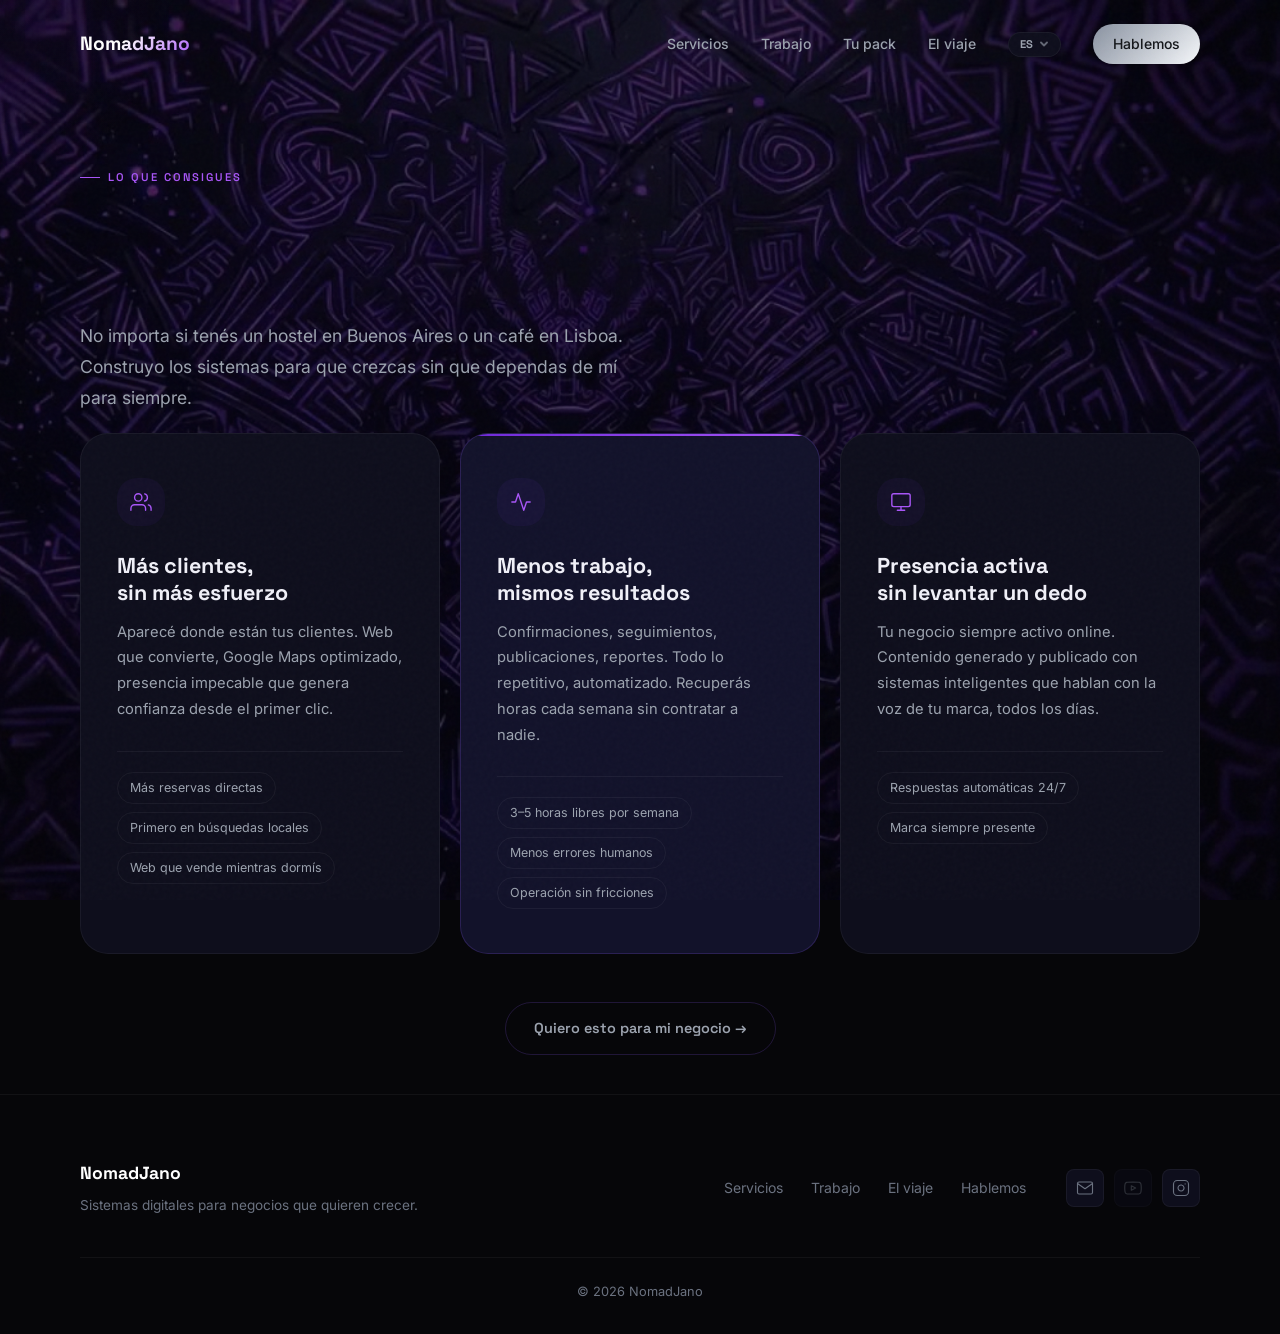
==== commit 1b895003: "Add real rune glyphs, silver accent, Fraunces headlines, vegvisir background for El viaje - Rune fie" ====
--- a/servicios.html
+++ b/servicios.html
@@ -21,7 +21,7 @@
   <link rel="icon" type="image/svg+xml" href="./assets/favicon.svg">
   <link rel="preconnect" href="https://fonts.googleapis.com">
   <link rel="preconnect" href="https://fonts.gstatic.com" crossorigin>
-  <link href="https://fonts.googleapis.com/css2?family=Space+Grotesk:wght@300;400;500;600;700&family=Inter:ital,wght@0,300;0,400;0,500;1,400&display=swap" rel="stylesheet">
+  <link href="https://fonts.googleapis.com/css2?family=Space+Grotesk:wght@300;400;500;600;700&family=Fraunces:ital,opsz,wght@0,9..144,400;0,9..144,500;0,9..144,600;0,9..144,700;1,9..144,500&family=Inter:ital,wght@0,300;0,400;0,500;1,400&display=swap" rel="stylesheet">
   <link rel="stylesheet" href="./assets/css/styles.css">
 </head>
 <body>
--- a/assets/css/styles.css
+++ b/assets/css/styles.css
@@ -22,6 +22,11 @@
   --violet-glow:     rgba(124, 58, 237, 0.16);
   --violet-subtle:   rgba(124, 58, 237, 0.06);
 
+  --accent-600:      #8891a0;
+  --accent-500:      #d3d9e3;
+  --accent-400:      #f6f8fb;
+  --accent-glow:     rgba(210, 218, 230, 0.32);
+
   --text-primary:    #f0f0f8;
   --text-secondary:  #9ca3af;
   --text-muted:      #6b7280;
@@ -30,6 +35,7 @@
   --border-subtle:   rgba(255, 255, 255, 0.05);
 
   --font-display:    'Space Grotesk', sans-serif;
+  --font-serif:      'Fraunces', serif;
   --font-body:       'Inter', sans-serif;
 
   --section-pad:     clamp(20px, 3vw, 40px);
@@ -88,6 +94,11 @@
   pointer-events: none;
 }
 
+.bg-video--fit {
+  object-fit: contain;
+  background: var(--bg-deep);
+}
+
 .bg-video-overlay {
   position: fixed;
   inset: 0;
@@ -160,7 +171,7 @@
 }
 
 .section-title {
-  font-family: var(--font-display);
+  font-family: var(--font-serif);
   font-size: clamp(2rem, 4vw, 3.2rem);
   font-weight: 700;
   line-height: 1.12;
@@ -197,14 +208,14 @@
 }
 
 .btn--primary {
-  background: linear-gradient(135deg, var(--violet-700), var(--violet-500));
-  color: #fff;
-  box-shadow: 0 4px 20px rgba(0,0,0,0.45), 0 0 16px var(--violet-glow);
+  background: linear-gradient(135deg, var(--accent-600), var(--accent-400));
+  color: #14161a;
+  box-shadow: 0 4px 20px rgba(0,0,0,0.45), 0 0 16px var(--accent-glow);
 }
 
 .btn--primary:hover {
   transform: translateY(-2px);
-  box-shadow: 0 6px 28px rgba(0,0,0,0.5), 0 0 24px rgba(139, 92, 246, 0.25);
+  box-shadow: 0 6px 28px rgba(0,0,0,0.5), 0 0 24px rgba(210, 218, 230, 0.35);
   filter: brightness(1.05);
 }
 
@@ -240,6 +251,7 @@
   font-weight: 600;
   color: var(--violet-400);
   letter-spacing: 0.02em;
+  transition: background 0.3s ease, border-color 0.3s ease, color 0.3s ease;
 }
 
 /* ------------------------------------------------
@@ -353,9 +365,9 @@
 
 .nav__cta {
   padding: 9px 20px;
-  background: linear-gradient(135deg, var(--violet-700), var(--violet-500));
+  background: linear-gradient(135deg, var(--accent-600), var(--accent-400));
   border-radius: var(--radius-full);
-  color: #fff !important;
+  color: #14161a !important;
   font-size: 0.85rem;
   font-weight: 600;
   box-shadow: 0 2px 12px rgba(0,0,0,0.4);
@@ -364,7 +376,7 @@
 
 .nav__cta:hover {
   transform: translateY(-1px) !important;
-  box-shadow: 0 4px 18px rgba(0,0,0,0.45), 0 0 16px rgba(139, 92, 246, 0.25) !important;
+  box-shadow: 0 4px 18px rgba(0,0,0,0.45), 0 0 16px rgba(210, 218, 230, 0.35) !important;
   filter: brightness(1.05);
 }
 
@@ -442,11 +454,11 @@
 .mobile-menu__cta {
   margin-top: 8px;
   padding: 16px 40px;
-  background: linear-gradient(135deg, var(--violet-600), var(--violet-400));
+  background: linear-gradient(135deg, var(--accent-600), var(--accent-400));
   border-radius: var(--radius-full);
-  color: #fff !important;
+  color: #14161a !important;
   font-size: 1.1rem;
-  box-shadow: 0 0 40px var(--violet-glow);
+  box-shadow: 0 0 40px var(--accent-glow);
 }
 
 /* ------------------------------------------------
@@ -570,7 +582,7 @@
 
 /* Title */
 .hero__title {
-  font-family: var(--font-display);
+  font-family: var(--font-serif);
   font-size: clamp(2.6rem, 7vw, 5.5rem);
   font-weight: 700;
   line-height: 1.08;
@@ -759,7 +771,7 @@
 }
 
 .manifiesto__text {
-  font-family: var(--font-display);
+  font-family: var(--font-serif);
   font-size: clamp(1.4rem, 3.5vw, 2.6rem);
   font-weight: 600;
   line-height: 1.45;
@@ -1048,6 +1060,12 @@
 
 .proyecto-card--live:hover {
   border-color: var(--violet-600) !important;
+}
+
+.proyecto-card--live:hover .tag {
+  background: rgba(210, 218, 230, 0.14);
+  border-color: rgba(210, 218, 230, 0.5);
+  color: var(--accent-400);
 }
 
 .proyecto-card__visual {
@@ -1166,7 +1184,7 @@
   display: grid;
   grid-template-columns: 1fr 1fr;
   gap: clamp(48px, 8vw, 100px);
-  align-items: start;
+  align-items: center;
 }
 
 .viaje__desc {
@@ -1308,7 +1326,7 @@
 }
 
 .contacto__title {
-  font-family: var(--font-display);
+  font-family: var(--font-serif);
   font-size: clamp(2rem, 4vw, 3rem);
   font-weight: 700;
   line-height: 1.15;
@@ -1345,10 +1363,10 @@
 }
 
 .contacto-option:hover {
-  border-color: var(--violet-600);
+  border-color: var(--accent-500);
   background: var(--bg-card-hover);
   transform: translateY(-3px);
-  box-shadow: 0 12px 36px rgba(109, 40, 217, 0.2);
+  box-shadow: 0 12px 36px rgba(210, 218, 230, 0.22);
 }
 
 .contacto-option__icon {
@@ -1366,9 +1384,9 @@
 }
 
 .contacto-option:hover .contacto-option__icon {
-  background: rgba(124, 58, 237, 0.15);
-  border-color: var(--violet-500);
-  color: var(--violet-300);
+  background: rgba(210, 218, 230, 0.15);
+  border-color: var(--accent-500);
+  color: var(--accent-400);
 }
 
 .contacto-option__text {
@@ -1400,7 +1418,7 @@
 
 .contacto-option:hover .contacto-option__arrow {
   transform: translateX(4px);
-  color: var(--violet-400);
+  color: var(--accent-400);
 }
 
 .contacto__micro {
@@ -1437,10 +1455,10 @@
 }
 
 .contacto-calendly:hover {
-  border-color: var(--violet-500);
-  background: linear-gradient(135deg, rgba(109, 40, 217, 0.2), rgba(168, 85, 247, 0.12));
+  border-color: var(--accent-500);
+  background: linear-gradient(135deg, rgba(210, 218, 230, 0.14), rgba(210, 218, 230, 0.08));
   transform: translateY(-3px);
-  box-shadow: 0 16px 48px rgba(109, 40, 217, 0.28);
+  box-shadow: 0 16px 48px rgba(210, 218, 230, 0.24);
 }
 
 .contacto-calendly__icon {
@@ -1912,9 +1930,9 @@
 }
 
 .lang-btn.active {
-  background: linear-gradient(135deg, var(--violet-600), var(--violet-400));
-  color: #fff;
-  box-shadow: 0 0 12px var(--violet-glow);
+  background: linear-gradient(135deg, var(--accent-600), var(--accent-400));
+  color: #14161a;
+  box-shadow: 0 0 12px var(--accent-glow);
 }
 
 .lang-btn:hover:not(.active) {
@@ -2494,9 +2512,9 @@
 
 .pack-item.pack-item--selected .pack-item__check,
 .pack-item--radio.pack-item--selected .pack-item__check {
-  background: linear-gradient(135deg, var(--violet-600), var(--violet-400));
-  border-color: var(--violet-500);
-  box-shadow: 0 0 10px var(--violet-glow);
+  background: linear-gradient(135deg, var(--accent-600), var(--accent-400));
+  border-color: var(--accent-500);
+  box-shadow: 0 0 10px var(--accent-glow);
 }
 
 .pack-item.pack-item--selected .pack-item__check svg,
